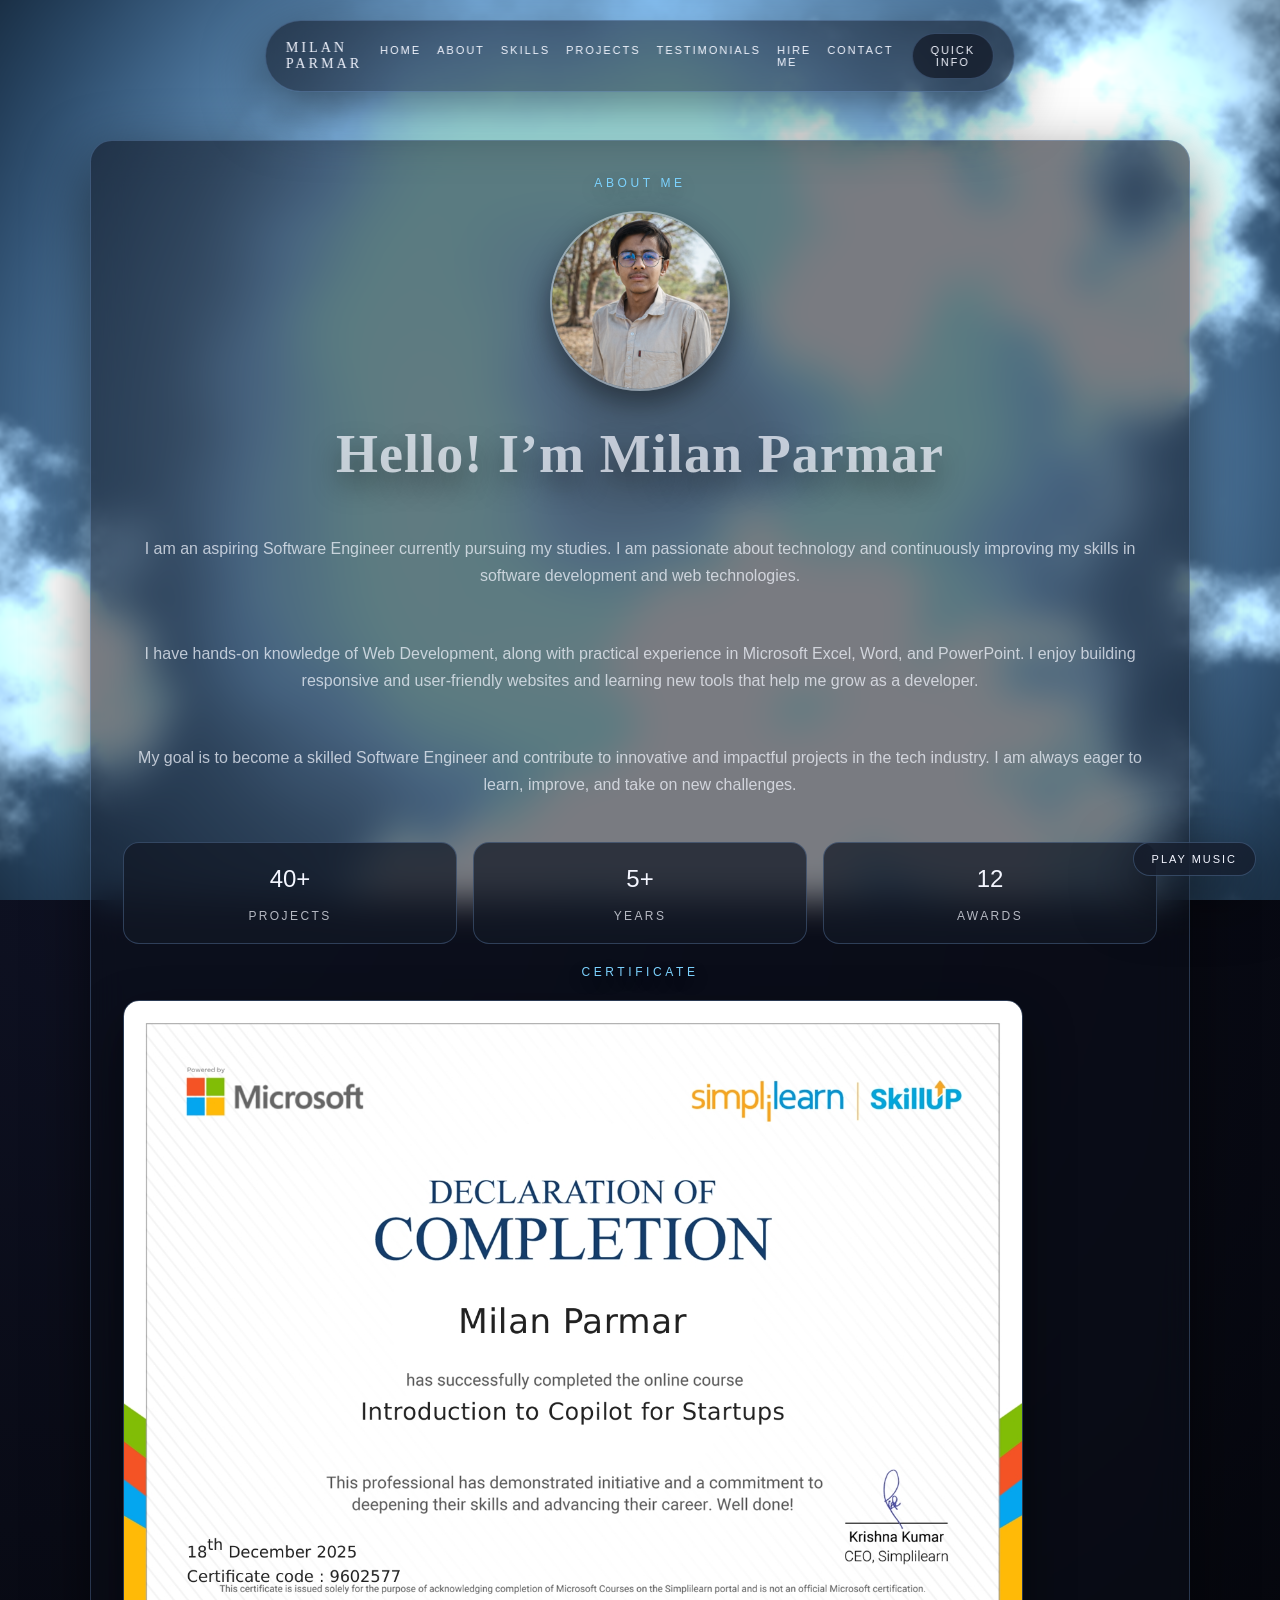
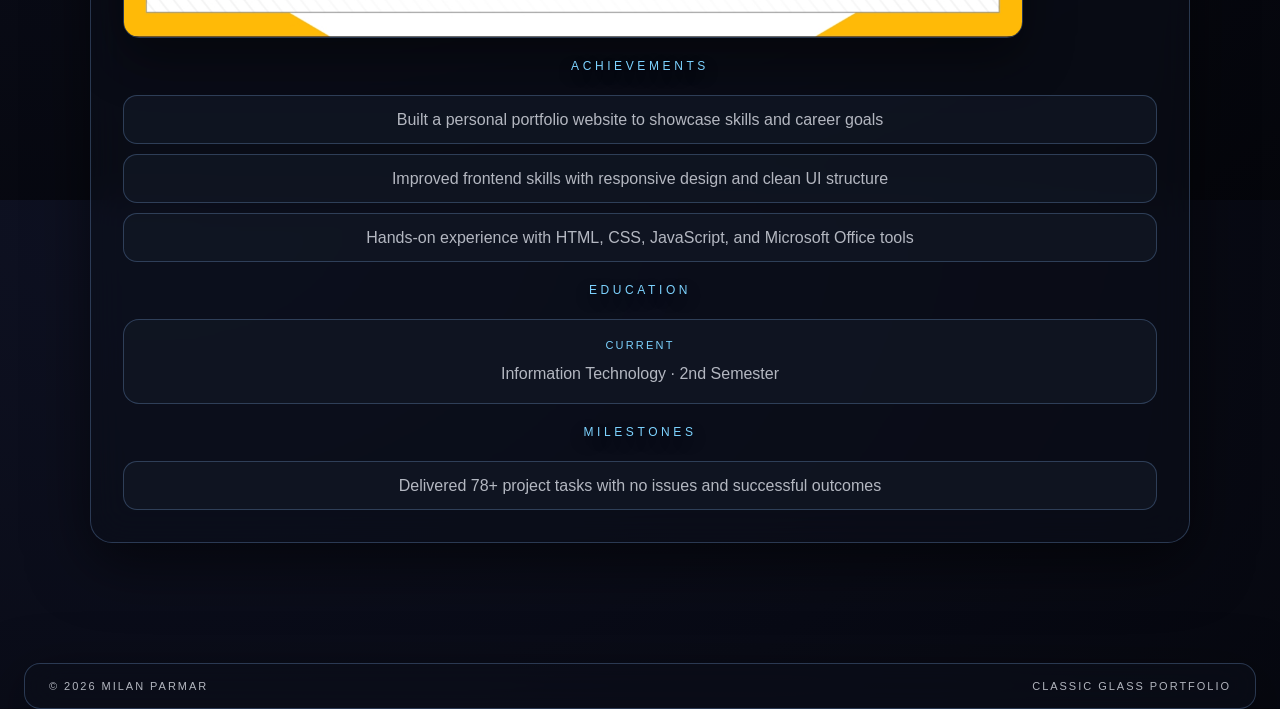
==== about.html @ bf314d39 "Add files via upload" ====
<!doctype html>
<html lang="en">
  <head>
    <meta charset="utf-8" />
    <meta name="viewport" content="width=device-width, initial-scale=1" />
    <title>Milan Parmar | About</title>
    <link rel="stylesheet" href="style.css" />
  </head>
  <body>
    <canvas id="gl"></canvas>
    <div class="loader" id="page-loader">
      <div class="loader-card">
        <div class="spinner"></div>
        <div class="check">✓</div>
        <div class="loader-text">Loading...</div>
      </div>
    </div>
    <audio id="bg-audio" loop preload="auto">
      <source src="music.mp4" type="audio/mp4" />
    </audio>

    <nav class="nav glass">
      <div class="logo">Milan Parmar</div>
      <div class="links">
        <a href="index.html">Home</a>
        <a href="about.html">About</a>
        <a href="skills.html">Skills</a>
        <a href="projects.html">Projects</a>
        <a href="testimonials.html">Testimonials</a>
        <a href="hire.html">Hire Me</a>
        <a href="contact.html">Contact</a>
      </div>
      <button class="pill" id="open-panel">Quick Info</button>
    </nav>
    <button class="audio-btn glass" id="audio-toggle">Play Music</button>

    <aside class="panel glass" id="info-panel">
      <div class="panel-header">
        <span>Quick Info</span>
        <button class="pill ghost" id="close-panel">Close</button>
      </div>
      <div class="panel-body">
        <div class="panel-item">
          <div class="label">Location</div>
          <div class="value">India</div>
        </div>
        <div class="panel-item">
          <div class="label">Focus</div>
          <div class="value">WebGL · UI · Motion</div>
        </div>
        <div class="panel-item">
          <div class="label">Availability</div>
          <div class="value">Open for projects</div>
        </div>
      </div>
    </aside>

    <main class="layout">
      <section class="section glass" data-animate>
        <div class="section-title">About Me</div>
        <img class="profile large" src="profile.png" alt="Milan Parmar" />
        <h1 class="page-title">Hello! I’m Milan Parmar</h1>
        <p>
          I am an aspiring Software Engineer currently pursuing my studies. I am passionate about technology and
          continuously improving my skills in software development and web technologies.
        </p>
        <p>
          I have hands-on knowledge of Web Development, along with practical experience in Microsoft Excel, Word,
          and PowerPoint. I enjoy building responsive and user-friendly websites and learning new tools that help me grow as a developer.
        </p>
        <p>
          My goal is to become a skilled Software Engineer and contribute to innovative and impactful projects in the tech industry.
          I am always eager to learn, improve, and take on new challenges.
        </p>
        <div class="stats">
          <div class="stat">
            <div class="stat-value">40+</div>
            <div class="stat-label">Projects</div>
          </div>
          <div class="stat">
            <div class="stat-value">5+</div>
            <div class="stat-label">Years</div>
          </div>
          <div class="stat">
            <div class="stat-value">12</div>
            <div class="stat-label">Awards</div>
          </div>
        </div>
        <div class="section-title">Certificate</div>
        <img class="certificate" src="certificate.jpeg" alt="Certificate" />
        <div class="section-title">Achievements</div>
        <ul class="offer-list">
          <li>Built a personal portfolio website to showcase skills and career goals</li>
          <li>Improved frontend skills with responsive design and clean UI structure</li>
          <li>Hands-on experience with HTML, CSS, JavaScript, and Microsoft Office tools</li>
        </ul>
        <div class="section-title">Education</div>
        <div class="timeline">
          <div class="line-item">
            <div class="line-title">Current</div>
            <div class="line-text">Information Technology · 2nd Semester</div>
          </div>
        </div>
        <div class="section-title">Milestones</div>
        <ul class="offer-list">
          <li>Delivered 78+ project tasks with no issues and successful outcomes</li>
        </ul>
      </section>
    </main>

    <footer class="footer glass">
      <span>© 2026 Milan Parmar</span>
      <span>Classic Glass Portfolio</span>
    </footer>

    <script src="app.js"></script>
  </body>
</html>
---- style.css ----
:root {
  --bg-1: #04050a;
  --bg-2: #0a0f1b;
  --ink: #f4f6ff;
  --muted: rgba(244, 246, 255, 0.72);
  --accent: #7dd3ff;
  --glass: rgba(12, 16, 26, 0.55);
  --glass-strong: rgba(18, 24, 38, 0.72);
  --stroke: rgba(140, 190, 255, 0.25);
  --shadow: rgba(0, 0, 0, 0.55);
}

* {
  box-sizing: border-box;
}

html,
body {
  margin: 0;
  height: 100%;
  background: radial-gradient(140% 140% at 10% 0%, #0e1122, var(--bg-1));
  color: var(--ink);
  font-family: "Manrope", "Segoe UI", sans-serif;
}

html {
  scroll-behavior: smooth;
  scroll-padding-top: 110px;
}

body {
  overflow-x: hidden;
}

#gl {
  position: fixed;
  inset: 0;
  width: 100%;
  height: 100%;
  display: block;
  z-index: 0;
}

body::before {
  content: "";
  position: fixed;
  inset: 0;
  background: radial-gradient(120% 120% at 70% 10%, rgba(120, 140, 255, 0.18), transparent 55%);
  z-index: 0;
  pointer-events: none;
}

.glass {
  background: var(--glass);
  border: 1px solid var(--stroke);
  backdrop-filter: blur(18px);
  box-shadow: 0 20px 60px var(--shadow);
}

.nav {
  position: fixed;
  top: 20px;
  left: 50%;
  transform: translateX(-50%);
  z-index: 3;
  display: flex;
  align-items: center;
  gap: 18px;
  padding: 12px 20px;
  border-radius: 999px;
  text-transform: uppercase;
  letter-spacing: 0.18em;
  font-size: 11px;
}

.audio-btn {
  position: fixed;
  bottom: 24px;
  right: 24px;
  z-index: 3;
  border-radius: 999px;
  padding: 10px 18px;
  border: 1px solid var(--stroke);
  background: var(--glass-strong);
  color: var(--ink);
  text-transform: uppercase;
  letter-spacing: 0.18em;
  font-size: 11px;
  cursor: pointer;
  transition: transform 200ms ease, background 200ms ease;
}

.audio-btn:hover {
  transform: translateY(-2px);
  background: rgba(255, 255, 255, 0.2);
}

.logo {
  font-family: "Bodoni Moda", "Georgia", serif;
  font-size: 14px;
  letter-spacing: 0.22em;
}

.links {
  display: flex;
  gap: 16px;
}

.links a {
  color: var(--ink);
  text-decoration: none;
  transition: color 200ms ease;
}

.links a:hover {
  color: var(--accent);
}

.pill {
  border-radius: 999px;
  padding: 10px 18px;
  border: 1px solid var(--stroke);
  background: var(--glass-strong);
  color: var(--ink);
  text-transform: uppercase;
  letter-spacing: 0.18em;
  font-size: 11px;
  text-decoration: none;
  transition: transform 200ms ease, background 200ms ease;
  cursor: pointer;
}

.pill:hover {
  transform: translateY(-2px);
  background: rgba(255, 255, 255, 0.2);
}

.pill.ghost {
  background: transparent;
}

.panel {
  position: fixed;
  top: 90px;
  right: 24px;
  width: min(280px, 85vw);
  padding: 18px;
  border-radius: 18px;
  z-index: 4;
  transform: translateY(-12px);
  opacity: 0;
  pointer-events: none;
  transition: opacity 300ms ease, transform 300ms ease;
}

.panel.open {
  opacity: 1;
  transform: translateY(0);
  pointer-events: auto;
}

.panel-header {
  display: flex;
  align-items: center;
  justify-content: space-between;
  margin-bottom: 16px;
  text-transform: uppercase;
  letter-spacing: 0.18em;
  font-size: 11px;
}

.panel-item {
  margin-bottom: 12px;
}

.panel-item:last-child {
  margin-bottom: 0;
}

.label {
  color: var(--muted);
  font-size: 12px;
  text-transform: uppercase;
  letter-spacing: 0.18em;
}

.value {
  margin-top: 6px;
}

.layout {
  position: relative;
  z-index: 1;
  min-height: 100vh;
  padding: 140px clamp(20px, 6vw, 110px) 120px;
  display: grid;
  gap: 72px;
  place-items: center;
  text-align: center;
}

.hero {
  max-width: 780px;
  display: grid;
  gap: 20px;
  padding: 48px 40px;
  border-radius: 24px;
}

.profile {
  width: 140px;
  height: 140px;
  border-radius: 50%;
  object-fit: cover;
  border: 2px solid rgba(255, 255, 255, 0.4);
  box-shadow: 0 12px 30px rgba(0, 0, 0, 0.45);
  margin: 0 auto;
}

.profile.large {
  width: 180px;
  height: 180px;
}

.profile-wrap {
  position: relative;
  display: inline-grid;
  place-items: center;
  margin: 0 auto;
}

.profile-label {
  position: absolute;
  bottom: -10px;
  padding: 6px 14px;
  border-radius: 999px;
  background: rgba(10, 16, 28, 0.75);
  border: 1px solid var(--stroke);
  font-size: 10px;
  letter-spacing: 0.24em;
  text-transform: uppercase;
  color: var(--ink);
  box-shadow: 0 10px 22px rgba(0, 0, 0, 0.4);
}

.eyebrow {
  font-size: 12px;
  letter-spacing: 0.28em;
  text-transform: uppercase;
  color: var(--muted);
}

.name {
  margin: 0;
  font-size: clamp(38px, 8vw, 96px);
  font-weight: 600;
  font-family: "Bodoni Moda", "Georgia", serif;
  letter-spacing: 0.02em;
  text-shadow: 0 16px 30px rgba(0, 0, 0, 0.45);
}

.tagline {
  margin: 0;
  font-size: clamp(16px, 2vw, 20px);
  line-height: 1.6;
  color: var(--muted);
  text-shadow: 0 8px 24px rgba(0, 0, 0, 0.35);
}

.cta {
  display: flex;
  gap: 16px;
  flex-wrap: wrap;
  justify-content: center;
}

.section {
  max-width: 1100px;
  display: grid;
  gap: 18px;
  padding: 32px;
  border-radius: 22px;
  font-size: 16px;
  line-height: 1.7;
  color: var(--muted);
}

.section-title {
  font-size: 12px;
  letter-spacing: 0.3em;
  text-transform: uppercase;
  color: var(--accent);
  text-shadow: 0 6px 16px rgba(0, 0, 0, 0.35);
}

.stats {
  display: grid;
  grid-template-columns: repeat(auto-fit, minmax(140px, 1fr));
  gap: 16px;
  margin-top: 10px;
}

.stat {
  padding: 16px;
  border-radius: 16px;
  background: var(--glass-strong);
  border: 1px solid var(--stroke);
}

.stat-value {
  font-size: 24px;
  color: var(--ink);
}

.stat-label {
  font-size: 12px;
  text-transform: uppercase;
  letter-spacing: 0.2em;
  color: var(--muted);
  margin-top: 6px;
}

.skill {
  width: 100%;
  margin: 0 auto;
}

.skill-row {
  display: flex;
  justify-content: space-between;
  text-transform: uppercase;
  letter-spacing: 0.18em;
  font-size: 11px;
  color: var(--muted);
}

.bar {
  height: 10px;
  border-radius: 999px;
  background: rgba(255, 255, 255, 0.12);
  margin-top: 8px;
  overflow: hidden;
}

.fill {
  height: 100%;
  background: linear-gradient(90deg, #5ec8ff, #a7f2ff);
  border-radius: 999px;
  transform: scaleX(0);
  transform-origin: left;
  transition: transform 900ms ease;
}

.fill.w-90 { width: 90%; }
.fill.w-85 { width: 85%; }
.fill.w-80 { width: 80%; }

.carousel {
  display: grid;
  grid-auto-flow: column;
  grid-auto-columns: minmax(220px, 1fr);
  gap: 16px;
  overflow-x: auto;
  scroll-snap-type: x mandatory;
  padding-bottom: 10px;
}

.carousel::-webkit-scrollbar {
  height: 6px;
}

.carousel::-webkit-scrollbar-thumb {
  background: rgba(255, 255, 255, 0.2);
  border-radius: 999px;
}

.slide {
  padding: 22px;
  border-radius: 18px;
  background: var(--glass-strong);
  border: 1px solid var(--stroke);
  scroll-snap-align: start;
}

.slide-title {
  font-size: 16px;
  color: var(--ink);
}

.slide-meta {
  font-size: 12px;
  letter-spacing: 0.18em;
  text-transform: uppercase;
  color: var(--muted);
  margin-top: 8px;
}

.story-grid {
  display: grid;
  gap: 16px;
  grid-template-columns: repeat(auto-fit, minmax(220px, 1fr));
}

.story {
  padding: 18px;
  border-radius: 16px;
  background: var(--glass-strong);
  border: 1px solid var(--stroke);
}

.story-title {
  font-size: 15px;
  color: var(--ink);
  margin-bottom: 8px;
}

.cards {
  display: grid;
  grid-template-columns: repeat(auto-fit, minmax(200px, 1fr));
  gap: 16px;
  width: 100%;
}

.card {
  padding: 18px;
  border-radius: 16px;
  background: var(--glass-strong);
  border: 1px solid var(--stroke);
}

.card-title {
  color: var(--ink);
}

.card-meta {
  color: var(--muted);
  text-transform: uppercase;
  letter-spacing: 0.18em;
  font-size: 11px;
  margin-top: 8px;
}

.timeline {
  display: grid;
  gap: 16px;
}

.line-item {
  padding: 16px;
  border-radius: 16px;
  background: var(--glass-strong);
  border: 1px solid var(--stroke);
}

.line-title {
  text-transform: uppercase;
  letter-spacing: 0.2em;
  font-size: 11px;
  color: var(--accent);
  margin-bottom: 6px;
}

.line-text {
  color: var(--muted);
}

.contact-row {
  display: flex;
  gap: 24px;
  flex-wrap: wrap;
  justify-content: center;
  color: var(--ink);
}

.page-title {
  font-size: clamp(28px, 5vw, 54px);
  margin: 0;
  font-family: "Bodoni Moda", "Georgia", serif;
  letter-spacing: 0.02em;
  text-shadow: 0 14px 28px rgba(0, 0, 0, 0.45);
}

.chips {
  display: flex;
  flex-wrap: wrap;
  gap: 12px;
  justify-content: center;
}

.chips span {
  padding: 10px 16px;
  border-radius: 999px;
  border: 1px solid var(--stroke);
  background: var(--glass-strong);
  color: var(--ink);
  font-size: 12px;
  letter-spacing: 0.14em;
  text-transform: uppercase;
}

.icon-grid {
  display: grid;
  grid-template-columns: repeat(auto-fit, minmax(120px, 1fr));
  gap: 16px;
  width: 100%;
}

.icon-card {
  padding: 16px;
  border-radius: 16px;
  background: var(--glass-strong);
  border: 1px solid var(--stroke);
  display: grid;
  gap: 10px;
  place-items: center;
}

.icon {
  width: 64px;
  height: 64px;
  border-radius: 18px;
  display: grid;
  place-items: center;
  font-size: 14px;
  font-weight: 700;
  color: var(--ink);
  background: linear-gradient(135deg, rgba(90, 210, 255, 0.2), rgba(120, 140, 255, 0.25));
  border: 1px solid rgba(160, 210, 255, 0.3);
  letter-spacing: 0.08em;
}

.icon-img {
  width: 36px;
  height: 36px;
  object-fit: contain;
  filter: drop-shadow(0 6px 12px rgba(0, 0, 0, 0.35));
}

.icon-label {
  font-size: 12px;
  text-transform: uppercase;
  letter-spacing: 0.14em;
  color: var(--muted);
}

.loader {
  position: fixed;
  inset: 0;
  z-index: 9999;
  display: grid;
  place-items: center;
  background: rgba(6, 8, 14, 0.85);
  backdrop-filter: blur(10px);
  opacity: 0;
  pointer-events: none;
  transition: opacity 300ms ease;
}

.loader.active {
  opacity: 1;
  pointer-events: auto;
}

.loader-card {
  padding: 24px 28px;
  border-radius: 18px;
  background: var(--glass-strong);
  border: 1px solid var(--stroke);
  text-align: center;
  min-width: 220px;
}

.spinner {
  width: 36px;
  height: 36px;
  border: 3px solid rgba(255, 255, 255, 0.2);
  border-top-color: var(--accent);
  border-radius: 50%;
  margin: 0 auto 12px;
  animation: spin 1s linear infinite;
}

.loader.success .spinner {
  display: none;
}

.check {
  display: none;
  width: 36px;
  height: 36px;
  border-radius: 50%;
  background: rgba(60, 220, 150, 0.15);
  border: 2px solid rgba(60, 220, 150, 0.8);
  color: #7dffc6;
  font-weight: 700;
  place-items: center;
  margin: 0 auto 12px;
}

.loader.success .check {
  display: grid;
}

@keyframes spin {
  to { transform: rotate(360deg); }
}

.offer-list {
  list-style: none;
  padding: 0;
  margin: 0;
  display: grid;
  gap: 10px;
  color: var(--muted);
}

.offer-list li {
  padding: 10px 14px;
  border-radius: 14px;
  background: var(--glass-strong);
  border: 1px solid var(--stroke);
}

.certificate {
  width: min(900px, 100%);
  border-radius: 16px;
  border: 1px solid var(--stroke);
  box-shadow: 0 20px 50px rgba(0, 0, 0, 0.45);
}

.footer {
  position: relative;
  z-index: 1;
  margin: 0 24px 28px;
  padding: 16px 24px;
  border-radius: 16px;
  display: flex;
  justify-content: space-between;
  text-transform: uppercase;
  letter-spacing: 0.18em;
  font-size: 11px;
  color: var(--muted);
}

[data-animate] {
  opacity: 0;
  transform: translateY(24px);
  transition: opacity 800ms ease, transform 800ms ease;
}

[data-animate].in-view {
  opacity: 1;
  transform: translateY(0);
}

.pop {
  animation: pop 900ms ease both;
}

@keyframes pop {
  0% {
    transform: scale(0.94);
    opacity: 0;
  }
  60% {
    transform: scale(1.02);
    opacity: 1;
  }
  100% {
    transform: scale(1);
  }
}

@media (max-width: 900px) {
  .nav {
    width: calc(100% - 32px);
    justify-content: space-between;
  }

  .links {
    display: none;
  }
}

@media (max-width: 720px) {
  .layout {
    padding-top: 110px;
  }

  .footer {
    flex-direction: column;
    gap: 10px;
    text-align: center;
  }
}
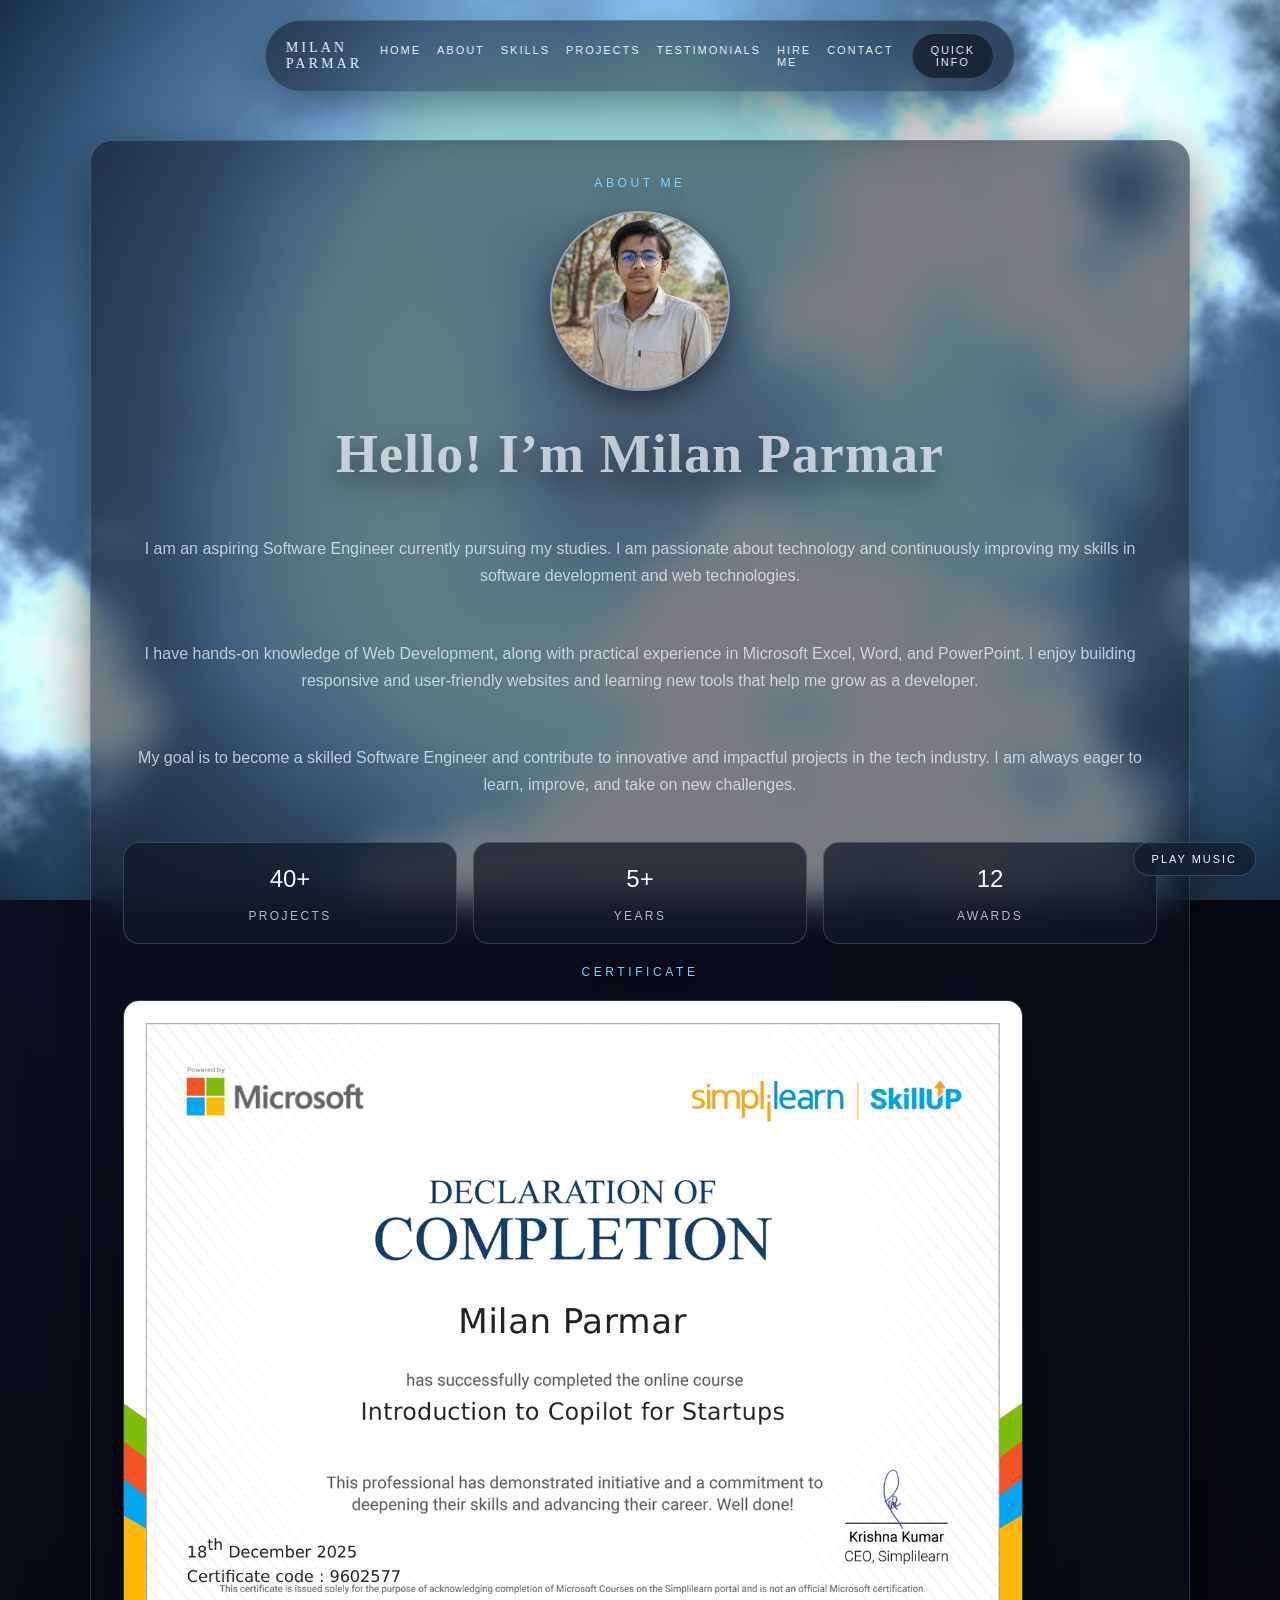
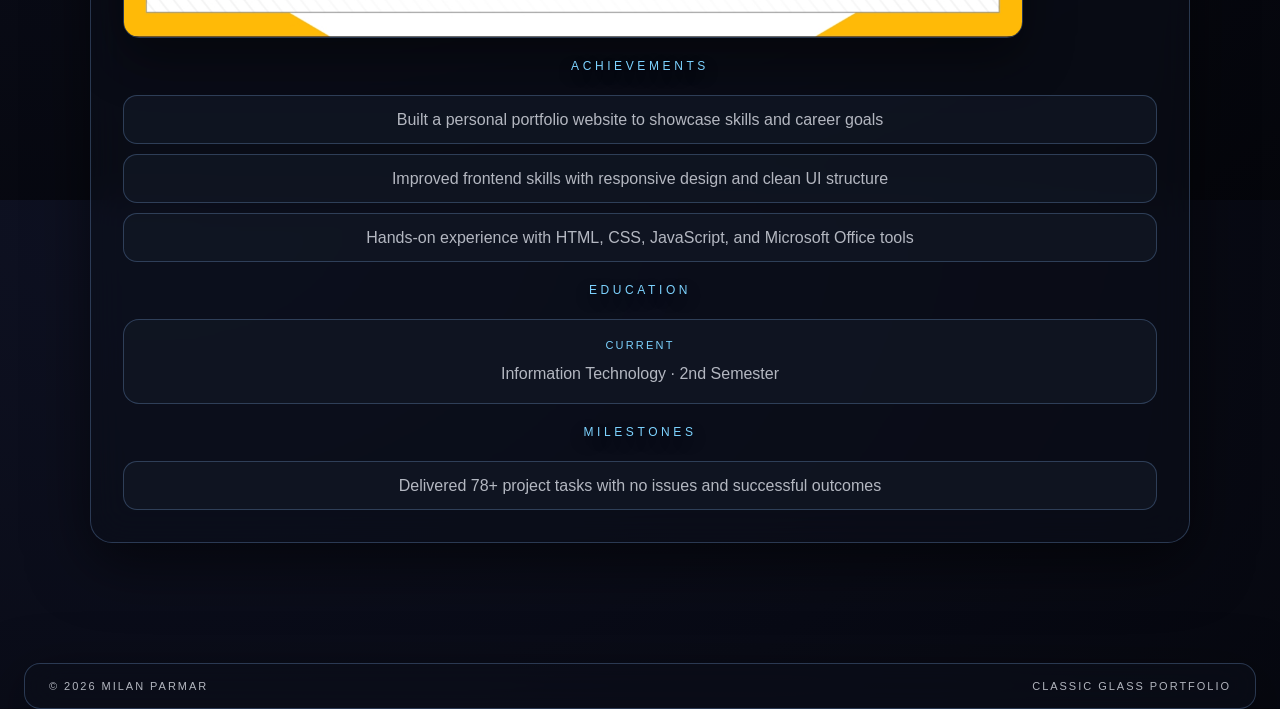
==== commit c971172c: "Setup Vercel Speed Insights for your project # Vercel Speed Insights Implementation  ## Summary Succ" ====
--- a/about.html
+++ b/about.html
@@ -113,6 +113,10 @@
       <span>Classic Glass Portfolio</span>
     </footer>
 
-    <script src="app.js"></script>
+    <script src="app.js"></script>
+    <script>
+      window.si = window.si || function () { (window.siq = window.siq || []).push(arguments); };
+    </script>
+    <script defer src="/_vercel/speed-insights/script.js"></script>
   </body>
 </html>
